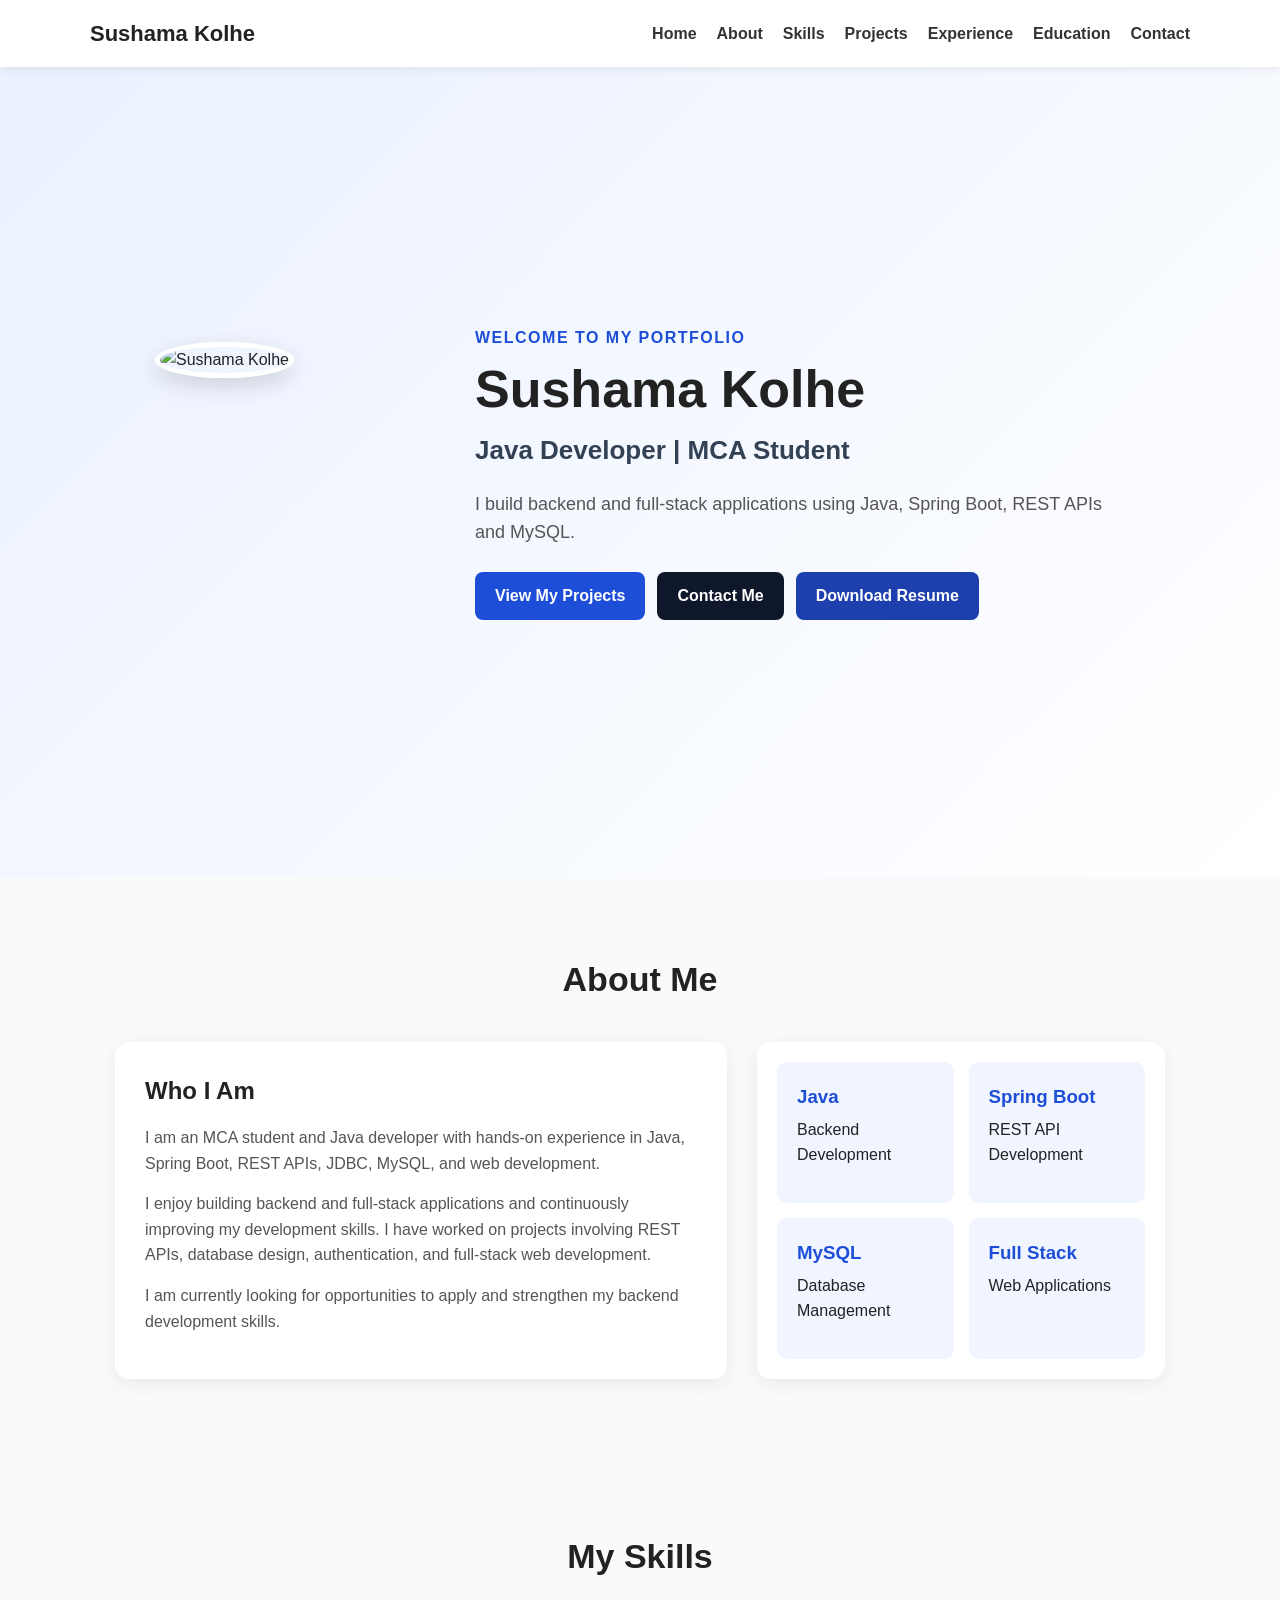
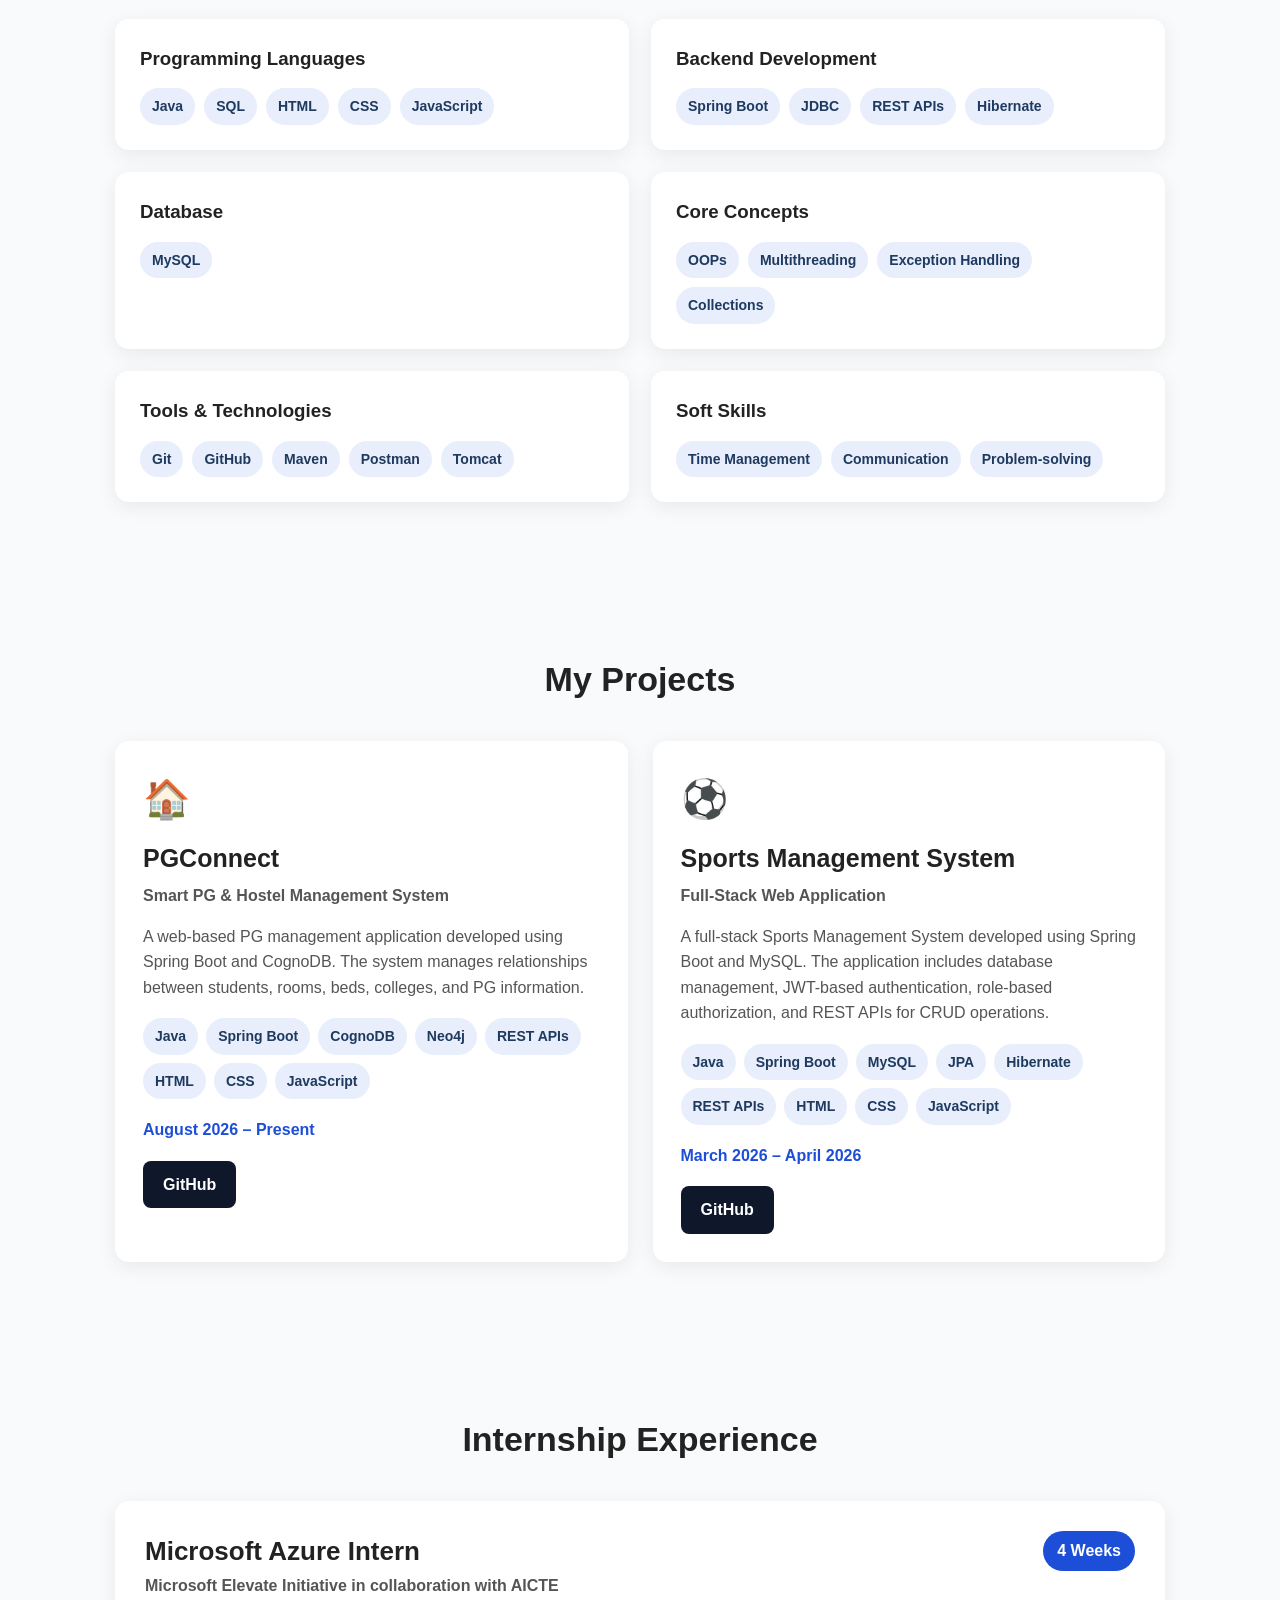
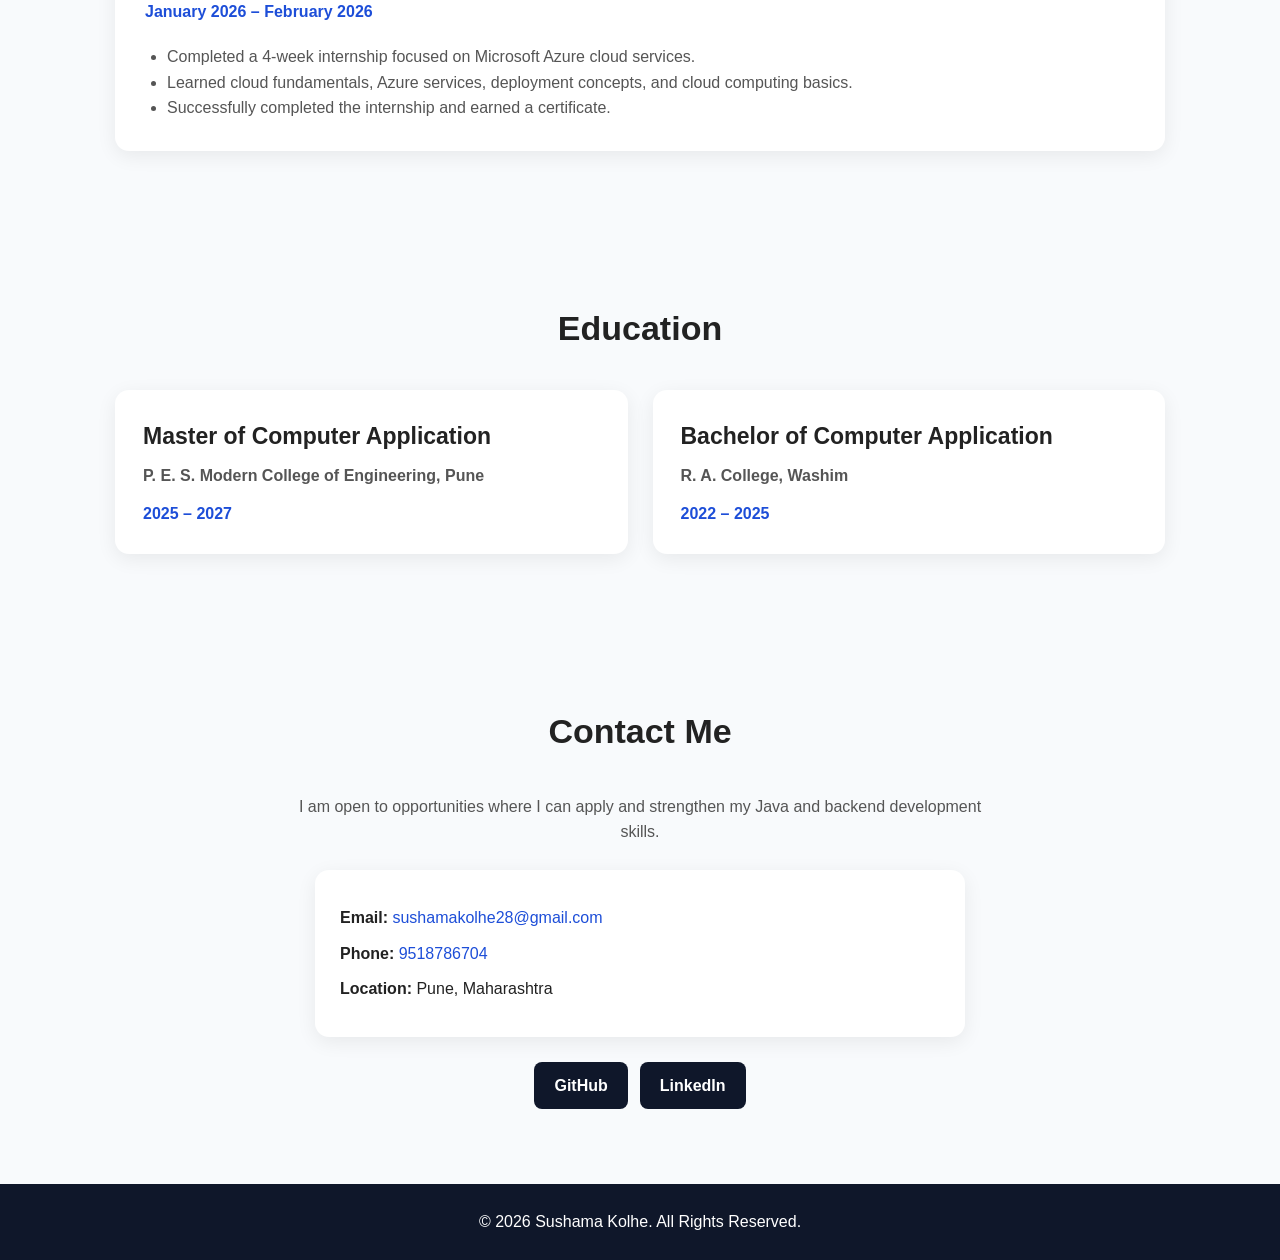
==== index.html @ 6091fa13 "Rename index-.html to index.html" ====
<!DOCTYPE html>
<html lang="en">
<head>
    <meta charset="UTF-8">
    <meta name="viewport" content="width=device-width, initial-scale=1.0">

    <title>Sushama Kolhe | Java Developer</title>
    <link rel="stylesheet" href="style.css">
</head>

<body>
<!-- Navigation Bar -->
<nav class="navbar">

    <div class="nav-container">

        <div class="logo">
            Sushama Kolhe
        </div>

        <div class="nav-links">

            <a href="#home">Home</a>

            <a href="#about">About</a>

            <a href="#skills">Skills</a>

            <a href="#projects">Projects</a>

            <a href="#experience">Experience</a>

            <a href="#education">Education</a>

            <a href="#contact">Contact</a>

        </div>

    </div>

</nav>


    <!-- Header -->
    <!-- Hero Section -->
    <header class="hero" id="home">

    <div class="hero-content">

    <div class="hero-image">
        <img src="images/profile.jpg" alt="Sushama Kolhe">
    </div>

        <div class="hero-text">
            <p class="welcome">WELCOME TO MY PORTFOLIO</p>

            <h1>Sushama Kolhe</h1>

            <h2>Java Developer | MCA Student</h2>

            <p class="hero-description">
                I build backend and full-stack applications using
                Java, Spring Boot, REST APIs and MySQL.
            </p>

            <div class="hero-buttons">
                <a href="#projects" class="btn">View My Projects</a>
                <a href="#contact" class="btn secondary-btn">Contact Me</a>
               <a href="Resume.pdf" class="btn resume-btn" target="_blank">
                   Download Resume
                  </a>
            </div>

        </div>

    </div>

</header>


    <!-- About Me -->
<section id="about">

    <h2>About Me</h2>

    <div class="about-container">

        <div class="about-content">

            <h3>Who I Am</h3>

            <p>
                I am an MCA student and Java developer with hands-on
                experience in Java, Spring Boot, REST APIs, JDBC, MySQL,
                and web development.
            </p>

            <p>
                I enjoy building backend and full-stack applications
                and continuously improving my development skills.
                I have worked on projects involving REST APIs,
                database design, authentication, and full-stack
                web development.
            </p>

            <p>
                I am currently looking for opportunities to apply
                and strengthen my backend development skills.
            </p>

        </div>

        <div class="about-highlight">

            <div class="highlight-item">
                <h3>Java</h3>
                <p>Backend Development</p>
            </div>

            <div class="highlight-item">
                <h3>Spring Boot</h3>
                <p>REST API Development</p>
            </div>

            <div class="highlight-item">
                <h3>MySQL</h3>
                <p>Database Management</p>
            </div>

            <div class="highlight-item">
                <h3>Full Stack</h3>
                <p>Web Applications</p>
            </div>

        </div>

    </div>

</section>

   <!-- Skills -->
<section id="skills">

    <h2>My Skills</h2>

    <div class="skills-container">

        <!-- Programming Languages -->
        <div class="skill-group">
            <h3>Programming Languages</h3>

            <div class="skill-list">
                <span>Java</span>
                <span>SQL</span>
                <span>HTML</span>
                <span>CSS</span>
                <span>JavaScript</span>
            </div>
        </div>

        <!-- Backend -->
        <div class="skill-group">
            <h3>Backend Development</h3>

            <div class="skill-list">
                <span>Spring Boot</span>
                <span>JDBC</span>
                <span>REST APIs</span>
                <span>Hibernate</span>
            </div>
        </div>

        <!-- Database -->
        <div class="skill-group">
            <h3>Database</h3>

            <div class="skill-list">
                <span>MySQL</span>
            </div>
        </div>

        <!-- Core Concepts -->
        <div class="skill-group">
            <h3>Core Concepts</h3>

            <div class="skill-list">
                <span>OOPs</span>
                <span>Multithreading</span>
                <span>Exception Handling</span>
                <span>Collections</span>
            </div>
        </div>

        <!-- Tools -->
        <div class="skill-group">
            <h3>Tools & Technologies</h3>

            <div class="skill-list">
                <span>Git</span>
                <span>GitHub</span>
                <span>Maven</span>
                <span>Postman</span>
                <span>Tomcat</span>
            </div>
        </div>

        <!-- Soft Skills -->
        <div class="skill-group">
            <h3>Soft Skills</h3>

            <div class="skill-list">
                <span>Time Management</span>
                <span>Communication</span>
                <span>Problem-solving</span>
            </div>
        </div>

    </div>

</section>

<!-- Projects -->
<section id="projects">

    <h2>My Projects</h2>

    <div class="projects-container">

        <!-- PGConnect -->
        <div class="project-card">

            <div class="project-icon">🏠</div>

            <h3>PGConnect</h3>

            <h4>Smart PG & Hostel Management System</h4>

            <p>
                A web-based PG management application developed using
                Spring Boot and CognoDB. The system manages relationships
                between students, rooms, beds, colleges, and PG information.
            </p>

            <div class="tech-stack">
                <span>Java</span>
                <span>Spring Boot</span>
                <span>CognoDB</span>
                <span>Neo4j</span>
                <span>REST APIs</span>
                <span>HTML</span>
                <span>CSS</span>
                <span>JavaScript</span>
            </div>

            <p class="project-date">
                August 2026 – Present
            </p>

            <div class="project-buttons">
    <a href="https://github.com/sushamakolhe28-droid"
       target="_blank"
       class="project-btn github-btn">
        GitHub
    </a>
</div>

        </div>


        <!-- Sports Management System -->
        <div class="project-card">

            <div class="project-icon">⚽</div>

            <h3>Sports Management System</h3>

            <h4>Full-Stack Web Application</h4>

            <p>
                A full-stack Sports Management System developed using
                Spring Boot and MySQL. The application includes database
                management, JWT-based authentication, role-based
                authorization, and REST APIs for CRUD operations.
            </p>

            <div class="tech-stack">
                <span>Java</span>
                <span>Spring Boot</span>
                <span>MySQL</span>
                <span>JPA</span>
                <span>Hibernate</span>
                <span>REST APIs</span>
                <span>HTML</span>
                <span>CSS</span>
                <span>JavaScript</span>
            </div>

            <p class="project-date">
                March 2026 – April 2026
            </p>

            <div class="project-buttons">
    <a href="https://github.com/sushamakolhe28-droid"
       target="_blank"
       class="project-btn github-btn">
        GitHub
    </a>
</div>

        </div>

    </div>

</section>

 <!-- Internship Experience -->
<section id="experience">

    <h2>Internship Experience</h2>

    <div class="experience-card">

        <div class="experience-header">

            <div>
                <h3>Microsoft Azure Intern</h3>

                <h4>
                    Microsoft Elevate Initiative in collaboration with AICTE
                </h4>
            </div>

            <span class="experience-badge">
                4 Weeks
            </span>

        </div>

        <p class="experience-date">
            January 2026 – February 2026
        </p>

        <ul class="experience-list">

            <li>
                Completed a 4-week internship focused on Microsoft Azure
                cloud services.
            </li>

            <li>
                Learned cloud fundamentals, Azure services, deployment
                concepts, and cloud computing basics.
            </li>

            <li>
                Successfully completed the internship and earned a certificate.
            </li>

        </ul>

    </div>

</section>


    <!-- Education -->
<section id="education">

    <h2>Education</h2>

    <div class="education-container">

        <div class="education-card">

            <h3>Master of Computer Application</h3>

            <h4>
                P. E. S. Modern College of Engineering, Pune
            </h4>

            <p>2025 – 2027</p>

        </div>


        <div class="education-card">

            <h3>Bachelor of Computer Application</h3>

            <h4>
                R. A. College, Washim
            </h4>

            <p>2022 – 2025</p>

        </div>

    </div>

</section>


    <!-- Contact -->
<section id="contact">

    <h2>Contact Me</h2>

    <p>
        I am open to opportunities where I can apply and strengthen
        my Java and backend development skills.
    </p>

    <div class="contact-info">

        <p>
            <strong>Email:</strong>
            <a href="mailto:sushamakolhe28@gmail.com">
                sushamakolhe28@gmail.com
            </a>
        </p>

        <p>
            <strong>Phone:</strong>
            <a href="tel:9518786704">
                9518786704
            </a>
        </p>

        <p>
            <strong>Location:</strong>
            Pune, Maharashtra
        </p>

    </div>


    <!-- Social Links -->

    <div class="social-links">

        <a
            href="https://github.com/sushamakolhe28-droid"
            target="_blank"
            class="social-btn">
            GitHub
        </a>

        <a
            href="https://www.linkedin.com/in/sushama-kolhe-3115872b4/"
            target="_blank"
            class="social-btn">
            LinkedIn
        </a>

    </div>

</section>

    <!-- Footer -->
    <footer>
        <p>© 2026 Sushama Kolhe. All Rights Reserved.</p>
    </footer>

</body>
</html>
---- style.css ----
* {
    margin: 0;
    padding: 0;
    box-sizing: border-box;
}

html {
    scroll-behavior: smooth;
}

body {
    font-family: Arial, Helvetica, sans-serif;
    line-height: 1.6;
    color: #222;
    background: #f8fafc;
}

.navbar {
    position: sticky;
    top: 0;
    z-index: 1000;
    background: #fff;
    box-shadow: 0 2px 10px rgba(0,0,0,.08);
}

.nav-container {
    max-width: 1150px;
    margin: auto;
    padding: 16px 25px;
    display: flex;
    justify-content: space-between;
    align-items: center;
}

.logo { font-size: 22px; font-weight: 700; }

.nav-links {
    display: flex;
    flex-wrap: wrap;
    gap: 20px;
}

.nav-links a {
    color: #333;
    text-decoration: none;
    font-weight: 600;
}

.nav-links a:hover { color: #1d4ed8; }

.hero {
    min-height: 90vh;
    display: flex;
    align-items: center;
    justify-content: center;
    padding: 80px 25px;
    background: linear-gradient(135deg, #eaf1ff, #fff);
}

.hero-content {
    max-width: 1100px;
    width: 100%;
    display: flex;
    align-items: center;
    justify-content: center;
    gap: 60px;
}

.hero-image {
    width: 260px;
    height: 260px;
    flex-shrink: 0;
}

.hero-image img {
    width: 100%;
    height: 100%;
    object-fit: cover;
    border-radius: 50%;
    border: 5px solid white;
    box-shadow: 0 8px 25px rgba(0,0,0,.15);
}

.hero-text { max-width: 650px; }

.welcome {
    color: #1d4ed8;
    font-weight: 700;
    letter-spacing: 1.5px;
    margin-bottom: 10px;
}

.hero h1 {
    font-size: 52px;
    line-height: 1.15;
    margin-bottom: 10px;
}

.hero h2 {
    font-size: 26px;
    color: #334155;
    margin-bottom: 18px;
}

.hero-description {
    font-size: 18px;
    color: #555;
    margin-bottom: 25px;
}

.hero-buttons,
.project-buttons,
.social-links {
    display: flex;
    flex-wrap: wrap;
    gap: 12px;
}

.btn,
.project-btn,
.social-btn {
    display: inline-block;
    padding: 11px 20px;
    border-radius: 8px;
    text-decoration: none;
    font-weight: 700;
    transition: .2s ease;
}

.btn { background: #1d4ed8; color: white; }
.btn:hover, .project-btn:hover, .social-btn:hover { transform: translateY(-2px); }
.secondary-btn { background: #0f172a; }
.resume-btn { background: #1e40af; }

section {
    max-width: 1100px;
    margin: auto;
    padding: 75px 25px;
}

section > h2 {
    text-align: center;
    font-size: 34px;
    margin-bottom: 35px;
}

.about-container {
    display: grid;
    grid-template-columns: 1.5fr 1fr;
    gap: 30px;
}

.about-content,
.about-highlight,
.skill-group,
.project-card,
.experience-card,
.education-card,
.contact-info {
    background: white;
    border-radius: 14px;
    box-shadow: 0 5px 20px rgba(0,0,0,.07);
}

.about-content { padding: 30px; }
.about-content h3 { margin-bottom: 15px; font-size: 24px; }
.about-content p { margin-bottom: 15px; color: #555; }

.about-highlight {
    padding: 20px;
    display: grid;
    grid-template-columns: 1fr 1fr;
    gap: 15px;
}

.highlight-item {
    padding: 20px;
    border-radius: 10px;
    background: #f1f5ff;
}

.highlight-item h3 {
    color: #1d4ed8;
    margin-bottom: 5px;
}

.skills-container {
    display: grid;
    grid-template-columns: repeat(2, 1fr);
    gap: 22px;
}

.skill-group { padding: 25px; }
.skill-group h3 { margin-bottom: 15px; }

.skill-list {
    display: flex;
    flex-wrap: wrap;
    gap: 9px;
}

.skill-list span,
.tech-stack span {
    background: #e8eefc;
    color: #1e3a5f;
    padding: 7px 12px;
    border-radius: 20px;
    font-size: 14px;
    font-weight: 600;
}

.projects-container {
    display: grid;
    grid-template-columns: repeat(2, 1fr);
    gap: 25px;
}

.project-card { padding: 28px; }
.project-icon { font-size: 38px; margin-bottom: 8px; }
.project-card h3 { font-size: 25px; margin-bottom: 5px; }
.project-card h4 { color: #555; margin-bottom: 15px; }
.project-card p { color: #555; margin-bottom: 18px; }

.tech-stack {
    display: flex;
    flex-wrap: wrap;
    gap: 8px;
    margin-bottom: 18px;
}

.project-date,
.experience-date {
    font-weight: 700;
    color: #1d4ed8 !important;
}

.project-btn,
.social-btn {
    background: #0f172a;
    color: white;
}

.experience-card { padding: 30px; }

.experience-header {
    display: flex;
    justify-content: space-between;
    align-items: flex-start;
    gap: 20px;
}

.experience-header h3 { font-size: 26px; }
.experience-header h4 { color: #555; }

.experience-badge {
    background: #1d4ed8;
    color: white;
    padding: 7px 14px;
    border-radius: 20px;
    white-space: nowrap;
    font-weight: 700;
}

.experience-list {
    margin: 20px 0 0 22px;
    color: #555;
}

.education-container {
    display: grid;
    grid-template-columns: repeat(2, 1fr);
    gap: 25px;
}

.education-card { padding: 28px; }
.education-card h3 { font-size: 23px; margin-bottom: 8px; }
.education-card h4 { color: #555; margin-bottom: 12px; }
.education-card p { color: #1d4ed8; font-weight: 700; }

#contact { text-align: center; }

#contact > p {
    max-width: 700px;
    margin: 0 auto 25px;
    color: #555;
}

.contact-info {
    max-width: 650px;
    margin: 0 auto 25px;
    padding: 25px;
    text-align: left;
}

.contact-info p { margin: 10px 0; }
.contact-info a { color: #1d4ed8; text-decoration: none; }
.social-links { justify-content: center; }

footer {
    text-align: center;
    padding: 25px;
    background: #0f172a;
    color: white;
}

@media (max-width: 850px) {
    .nav-container {
        flex-direction: column;
        gap: 12px;
    }

    .nav-links { justify-content: center; }

    .hero-content {
        flex-direction: column;
        text-align: center;
    }

    .about-container {
        grid-template-columns: 1fr;
    }

    .hero-text { max-width: 700px; }

    .hero-buttons,
    .project-buttons {
        justify-content: center;
    }

    .skills-container,
    .projects-container,
    .education-container {
        grid-template-columns: 1fr;
    }
}

@media (max-width: 700px) {
    .hero { padding: 60px 20px; }

    .hero-image {
        width: 200px;
        height: 200px;
    }

    .hero h1 { font-size: 40px; }
    .hero h2 { font-size: 21px; }

    section { padding: 55px 20px; }
    section > h2 { font-size: 30px; }

    .about-highlight { grid-template-columns: 1fr; }

    .experience-header { flex-direction: column; }
}
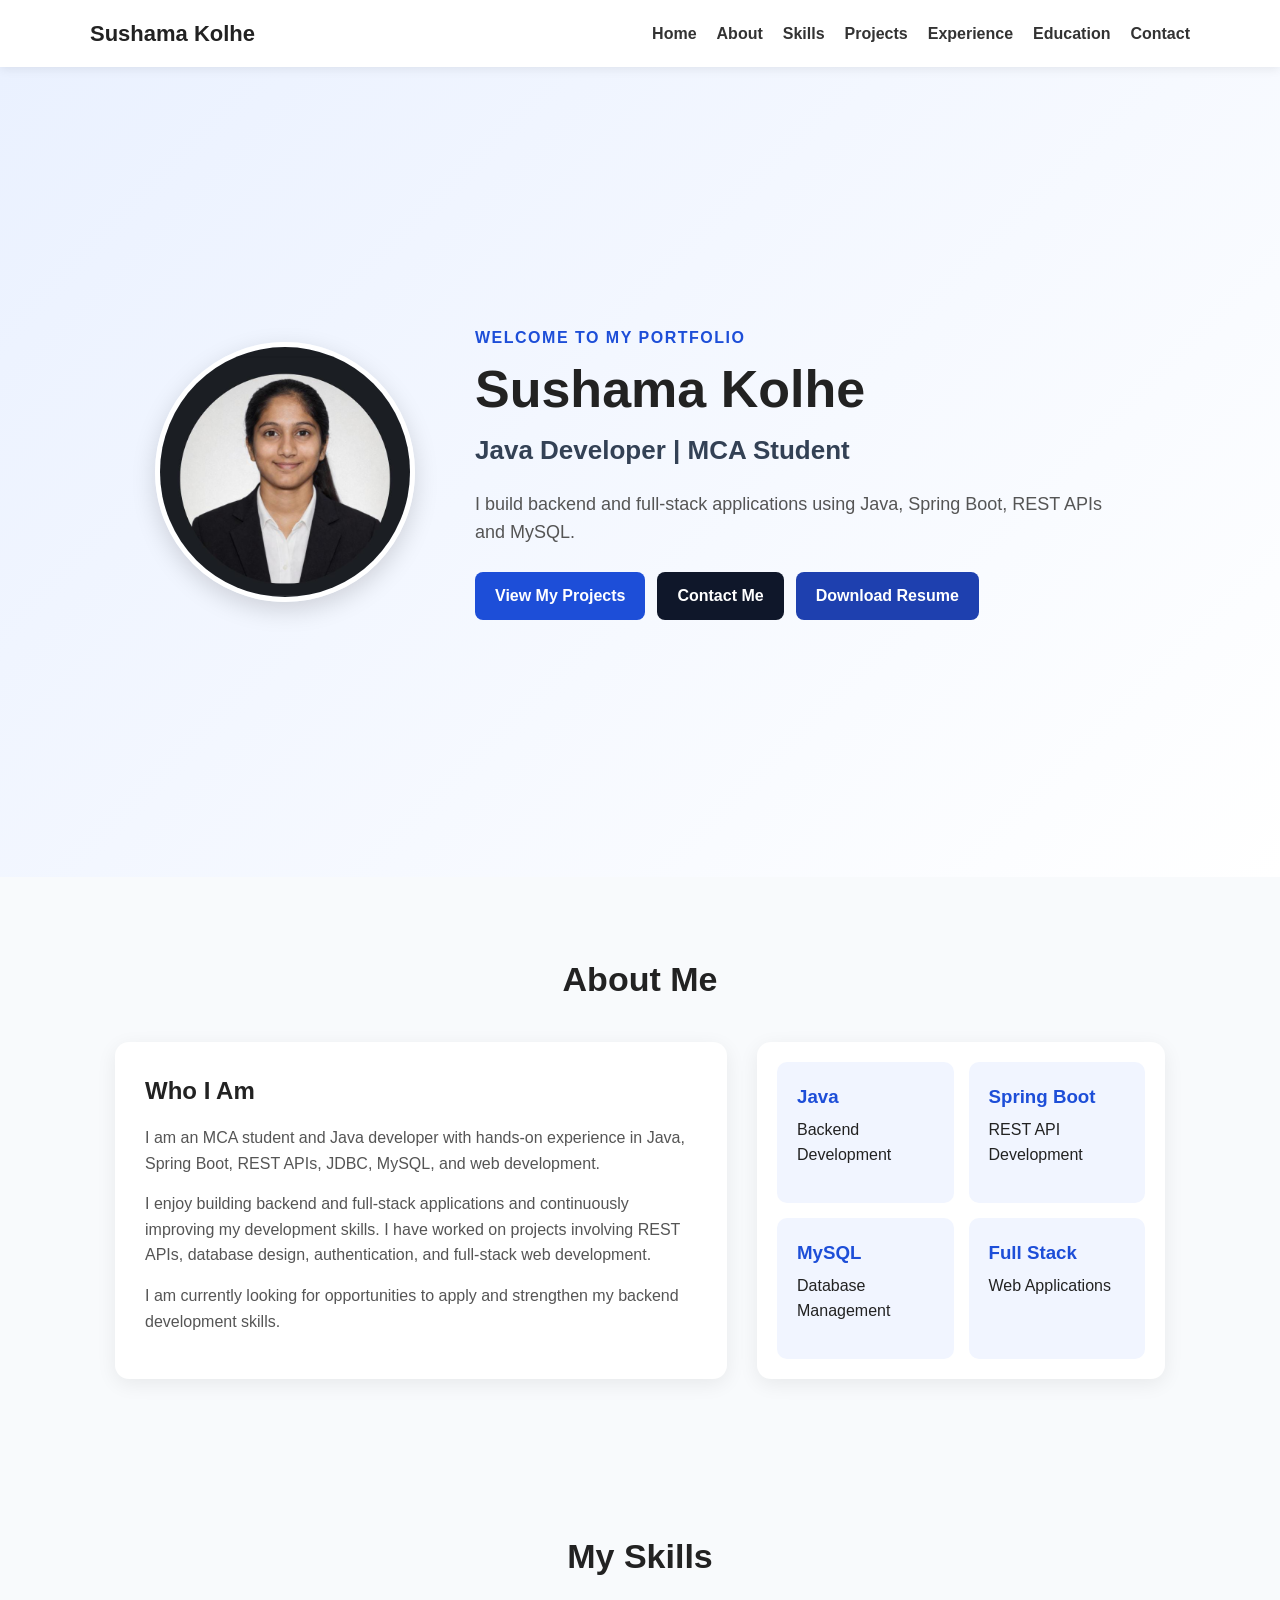
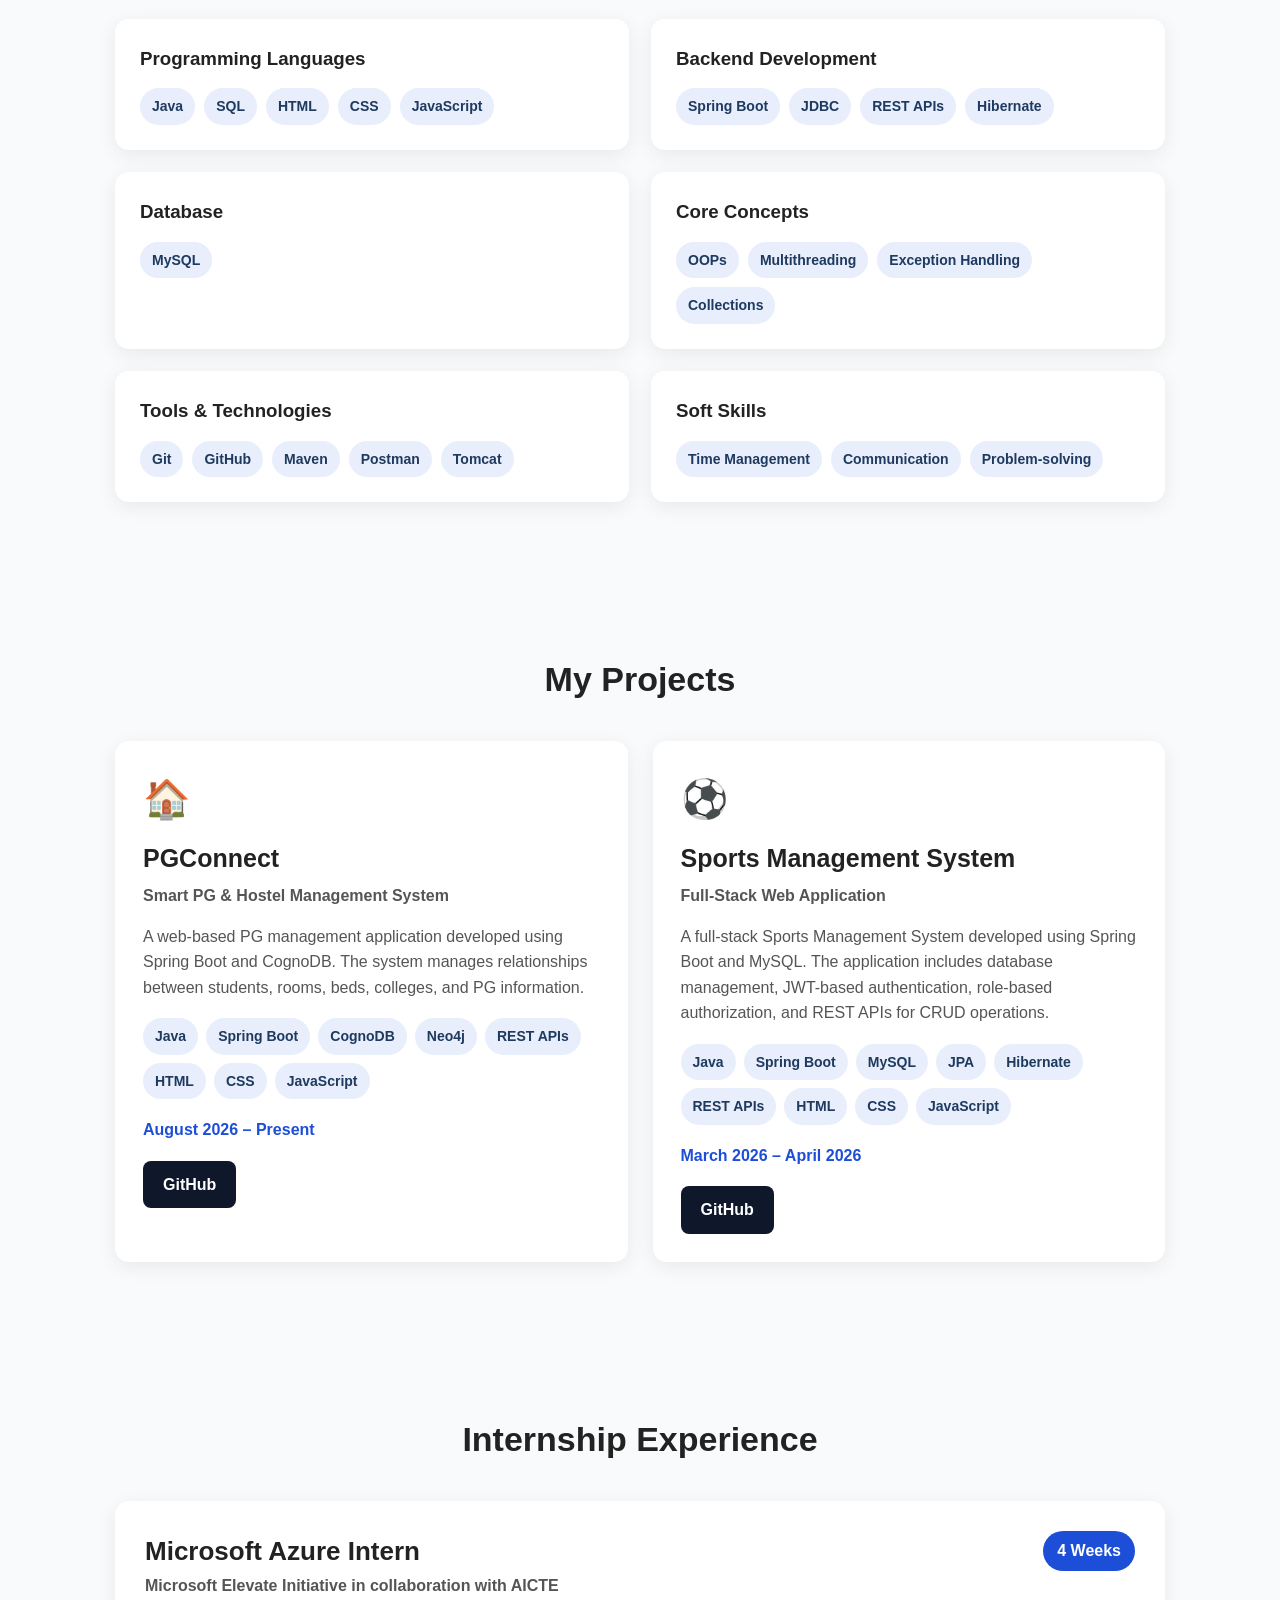
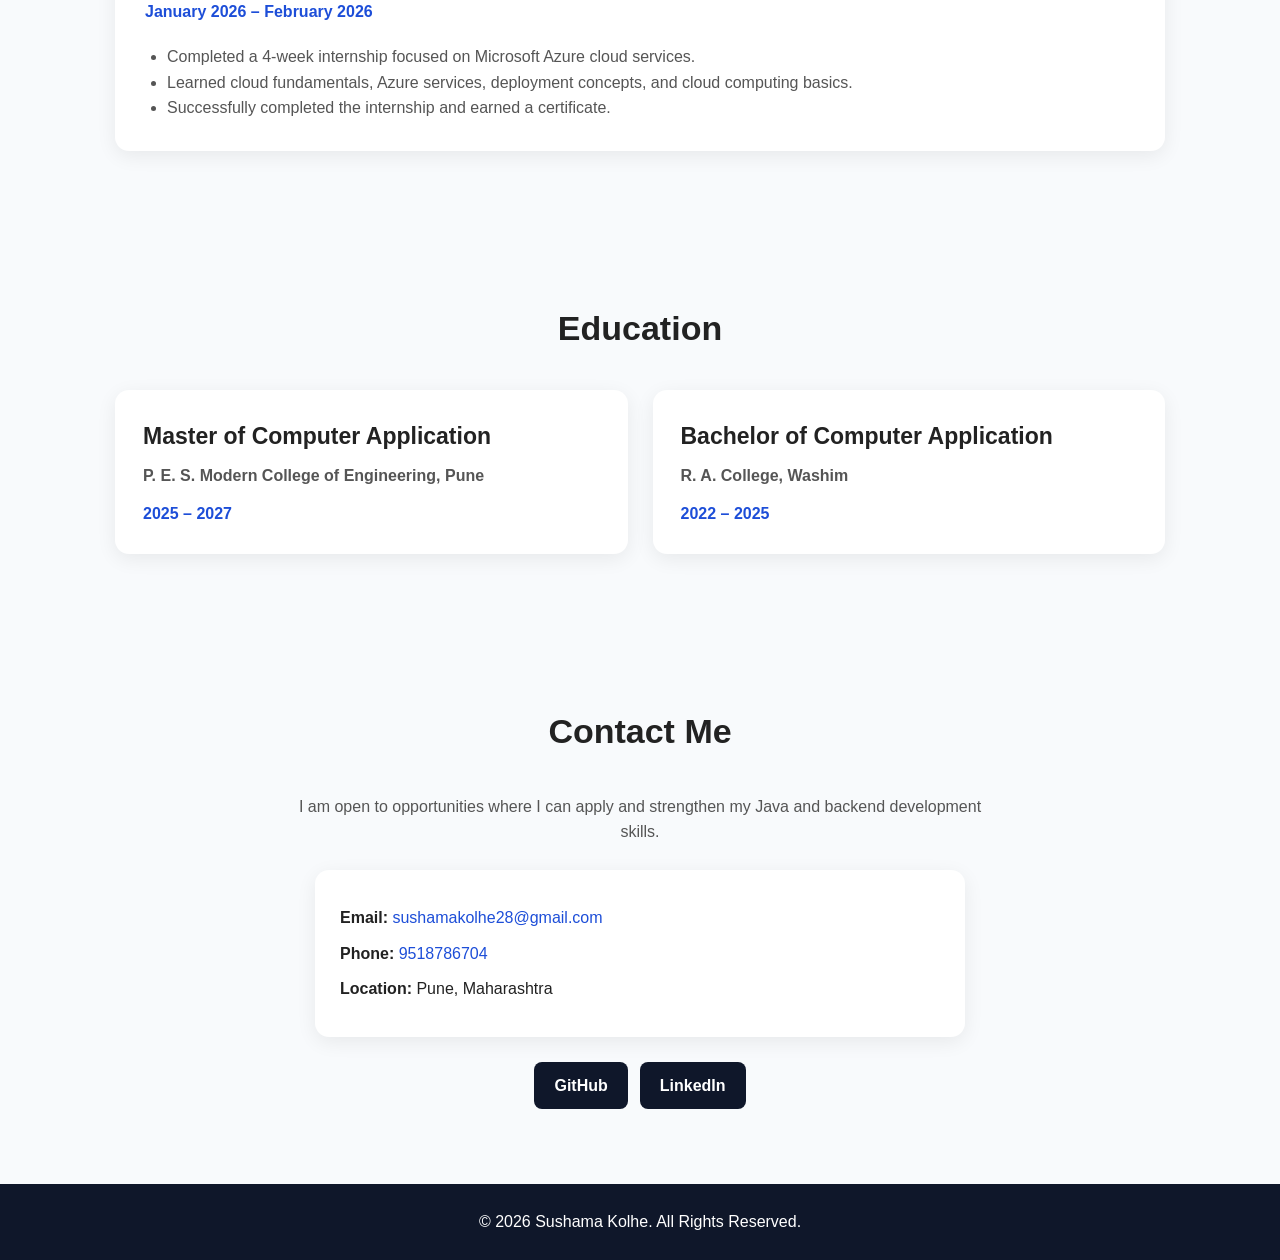
==== commit 1994ff2d: "Update index.html" ====
--- a/index.html
+++ b/index.html
@@ -4,7 +4,7 @@
     <meta charset="UTF-8">
     <meta name="viewport" content="width=device-width, initial-scale=1.0">
 
-    <title>Sushama Kolhe | Java Developer</title>
+    <title>Sushama Kolhe | Software Developer</title>
     <link rel="stylesheet" href="style.css">
 </head>
 
@@ -48,7 +48,7 @@
     <div class="hero-content">
 
     <div class="hero-image">
-        <img src="images/profile.jpg" alt="Sushama Kolhe">
+        <img src="profile.jpg" alt="Sushama Kolhe">
     </div>
 
         <div class="hero-text">
